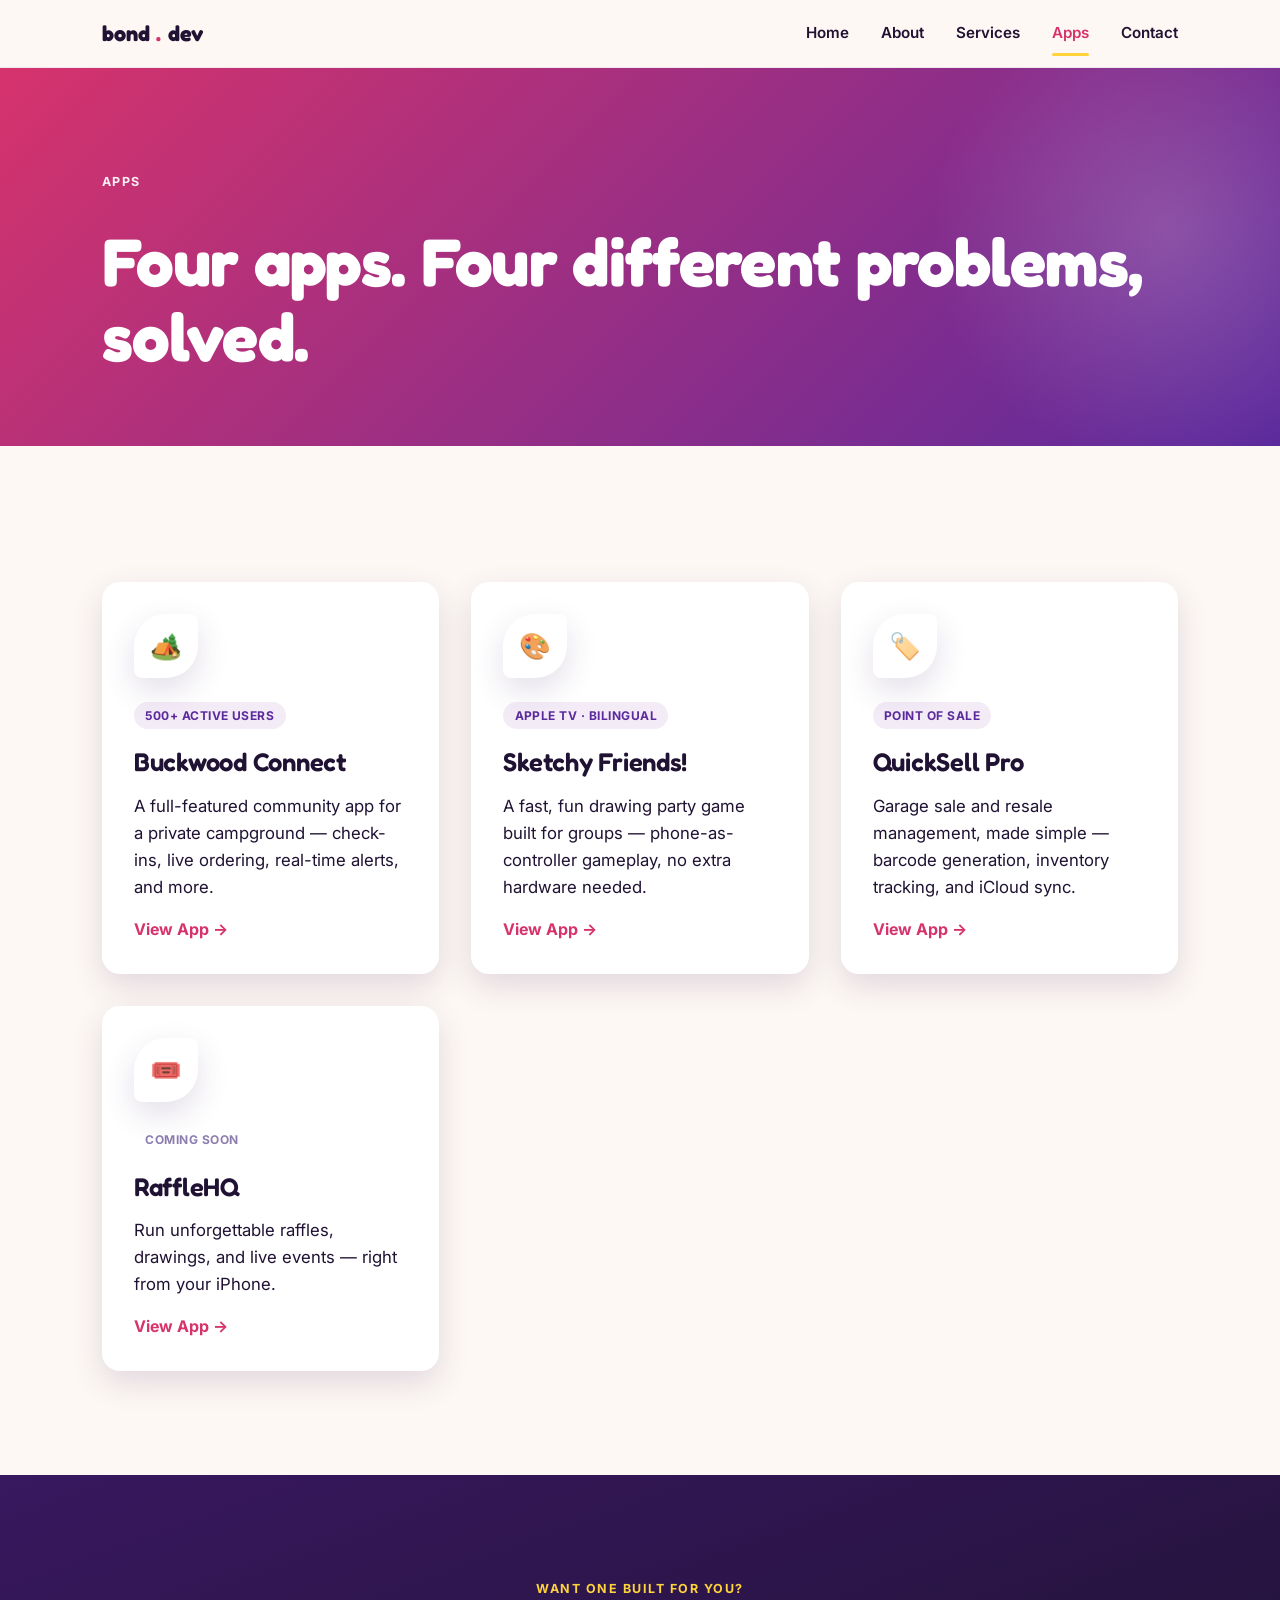
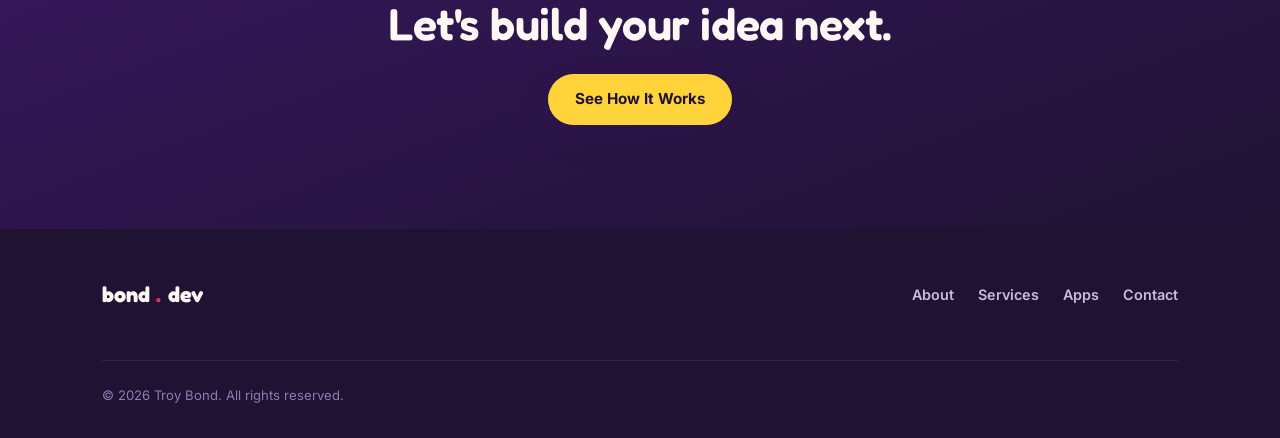
==== apps.html @ 308cfa20 "Initial Site Upload" ====
<!DOCTYPE html>
<html lang="en">
<head>
<meta charset="UTF-8">
<meta name="viewport" content="width=device-width, initial-scale=1.0">
<title>Apps — Bond.dev</title>
<meta name="description" content="Buckwood Connect, Sketchy Friends!, QuickSell Pro, and RaffleHQ — apps built by Troy Bond.">
<link rel="stylesheet" href="css/style.css">
</head>
<body>

<nav class="site-nav">
  <div class="wrap">
    <a href="index.html" class="brand">bond<span class="dot">.</span>dev</a>
    <button class="nav-toggle" aria-label="Toggle menu">☰</button>
    <div class="nav-links">
      <a href="index.html">Home</a>
      <a href="about.html">About</a>
      <a href="services.html">Services</a>
      <a href="apps.html" class="active">Apps</a>
      <a href="contact.html">Contact</a>
    </div>
  </div>
</nav>

<header class="hero on-brand" style="padding-bottom: 3rem;">
  <div class="wrap">
    <p class="eyebrow">Apps</p>
    <h1>Four apps. Four different problems, solved.</h1>
  </div>
</header>

<section class="section">
  <div class="wrap">
    <div class="feature-grid" style="grid-template-columns: repeat(auto-fit, minmax(260px, 1fr));">

      <a href="buckwood-connect.html" class="card app-card">
        <div class="stamp stamp--app">🏕️</div>
        <span class="tag">500+ Active Users</span>
        <h3>Buckwood Connect</h3>
        <p>A full-featured community app for a private campground — check-ins, live ordering, real-time alerts, and more.</p>
        <span style="font-weight:700; color: var(--magenta);">View App →</span>
      </a>

      <a href="sketchy-friends.html" class="card app-card">
        <div class="stamp stamp--app">🎨</div>
        <span class="tag">Apple TV · Bilingual</span>
        <h3>Sketchy Friends!</h3>
        <p>A fast, fun drawing party game built for groups — phone-as-controller gameplay, no extra hardware needed.</p>
        <span style="font-weight:700; color: var(--magenta);">View App →</span>
      </a>

      <a href="quicksell-pro.html" class="card app-card">
        <div class="stamp stamp--app">🏷️</div>
        <span class="tag">Point of Sale</span>
        <h3>QuickSell Pro</h3>
        <p>Garage sale and resale management, made simple — barcode generation, inventory tracking, and iCloud sync.</p>
        <span style="font-weight:700; color: var(--magenta);">View App →</span>
      </a>

      <a href="rafflehq.html" class="card app-card">
        <div class="stamp stamp--app">🎟️</div>
        <span class="tag tag--soon">Coming Soon</span>
        <h3>RaffleHQ</h3>
        <p>Run unforgettable raffles, drawings, and live events — right from your iPhone.</p>
        <span style="font-weight:700; color: var(--magenta);">View App →</span>
      </a>

    </div>
  </div>
</section>

<section class="section on-dark">
  <div class="wrap center">
    <p class="eyebrow">Want One Built For You?</p>
    <h2 class="mb-3">Let's build your idea next.</h2>
    <a href="services.html" class="btn btn--accent">See How It Works</a>
  </div>
</section>

<footer class="site-footer">
  <div class="wrap">
    <a href="index.html" class="brand">bond<span class="dot">.</span>dev</a>
    <div class="footer-links">
      <a href="about.html">About</a>
      <a href="services.html">Services</a>
      <a href="apps.html">Apps</a>
      <a href="contact.html">Contact</a>
    </div>
    <p class="footer-fine">© 2026 Troy Bond. All rights reserved.</p>
  </div>
</footer>

<script src="js/main.js"></script>
</body>
</html>
---- css/style.css ----
/* ==========================================================================
   BOND.DEV — Design System
   Bold & Colorful · Magenta-Purple gradient · Yellow accent · Rounded type
   ========================================================================== */

@import url('https://fonts.googleapis.com/css2?family=Fredoka:wght@400;500;600;700&family=Inter:wght@400;500;600;700;800&display=swap');

:root {
  /* Color tokens */
  --magenta: #d6336c;
  --magenta-soft: #f06595;
  --purple: #5b2a9d;
  --purple-deep: #38185f;
  --ink: #1f1233;
  --ink-soft: #c9bce0;
  --ink-faint: #8d7eb0;
  --yellow: #ffd43b;
  --yellow-deep: #f5b800;
  --cream: #fdf8f4;
  --cream-dim: #f3ecf7;
  --white: #ffffff;

  /* Gradients */
  --grad-primary: linear-gradient(135deg, var(--magenta) 0%, var(--purple) 100%);
  --grad-primary-soft: linear-gradient(135deg, var(--magenta-soft) 0%, var(--purple) 100%);
  --grad-deep: linear-gradient(160deg, var(--purple-deep) 0%, var(--ink) 100%);

  /* Type */
  --font-display: 'Fredoka', sans-serif;
  --font-body: 'Inter', sans-serif;

  /* Spacing scale */
  --sp-1: 0.5rem;
  --sp-2: 1rem;
  --sp-3: 1.5rem;
  --sp-4: 2rem;
  --sp-5: 3rem;
  --sp-6: 4.5rem;
  --sp-7: 6.5rem;

  /* Shape */
  --radius-sm: 10px;
  --radius-md: 18px;
  --radius-lg: 28px;
  --radius-stamp: 32px 8px 32px 8px;

  /* Shadow */
  --shadow-card: 0 12px 32px rgba(56, 24, 95, 0.14);
  --shadow-lift: 0 18px 44px rgba(56, 24, 95, 0.22);
}

/* ---------- Reset ---------- */
* { margin: 0; padding: 0; box-sizing: border-box; }

html {
  scroll-behavior: smooth;
}

body {
  font-family: var(--font-body);
  background: var(--cream);
  color: var(--ink);
  line-height: 1.6;
  -webkit-font-smoothing: antialiased;
  overflow-x: hidden;
}

img { max-width: 100%; display: block; }
a { color: inherit; text-decoration: none; }
ul { list-style: none; }
button { font-family: inherit; cursor: pointer; border: none; background: none; }

@media (prefers-reduced-motion: reduce) {
  *, *::before, *::after {
    animation-duration: 0.001ms !important;
    animation-iteration-count: 1 !important;
    transition-duration: 0.001ms !important;
    scroll-behavior: auto !important;
  }
}

:focus-visible {
  outline: 3px solid var(--yellow);
  outline-offset: 3px;
  border-radius: 4px;
}

/* ---------- Typography ---------- */
h1, h2, h3, h4 {
  font-family: var(--font-display);
  font-weight: 600;
  line-height: 1.12;
  letter-spacing: -0.01em;
}

h1 { font-size: clamp(2.4rem, 5.5vw, 4.2rem); font-weight: 700; }
h2 { font-size: clamp(1.9rem, 3.6vw, 2.8rem); }
h3 { font-size: clamp(1.3rem, 2.2vw, 1.6rem); }
h4 { font-size: 1.1rem; font-weight: 600; }

p { font-size: 1.05rem; color: var(--ink); }
.lede { font-size: 1.2rem; color: var(--ink); opacity: 0.85; }

.eyebrow {
  font-family: var(--font-body);
  font-weight: 700;
  font-size: 0.78rem;
  letter-spacing: 0.12em;
  text-transform: uppercase;
  color: var(--magenta);
}

.on-dark .eyebrow { color: var(--yellow); }

/* ---------- Layout helpers ---------- */
.wrap {
  max-width: 1140px;
  margin: 0 auto;
  padding: 0 var(--sp-4);
}

.section {
  padding: var(--sp-7) 0;
}

.section--tight { padding: var(--sp-5) 0; }

.on-dark {
  background: var(--grad-deep);
  color: var(--cream);
}

.on-dark h1, .on-dark h2, .on-dark h3, .on-dark h4 { color: var(--cream); }
.on-dark p { color: var(--ink-soft); }

.on-brand {
  background: var(--grad-primary);
  color: var(--white);
}
.on-brand h1, .on-brand h2, .on-brand h3 { color: var(--white); }
.on-brand p { color: rgba(255,255,255,0.92); }

/* ---------- Buttons ---------- */
.btn {
  display: inline-flex;
  align-items: center;
  gap: 0.5rem;
  font-family: var(--font-body);
  font-weight: 700;
  font-size: 0.95rem;
  padding: 0.85rem 1.7rem;
  border-radius: 999px;
  transition: transform 0.18s ease, box-shadow 0.18s ease;
}

.btn:hover { transform: translateY(-2px); }
.btn:active { transform: translateY(0); }

.btn--primary {
  background: var(--ink);
  color: var(--yellow);
  box-shadow: var(--shadow-card);
}
.btn--primary:hover { box-shadow: var(--shadow-lift); }

.btn--accent {
  background: var(--yellow);
  color: var(--ink);
  box-shadow: var(--shadow-card);
}
.btn--accent:hover { box-shadow: var(--shadow-lift); }

.btn--ghost {
  background: transparent;
  color: var(--ink);
  border: 2px solid var(--ink);
}
.on-dark .btn--ghost, .on-brand .btn--ghost {
  color: var(--cream);
  border-color: rgba(255,255,255,0.5);
}

.btn--pending {
  background: rgba(255,255,255,0.15);
  color: var(--cream);
  border: 2px dashed rgba(255,255,255,0.5);
  cursor: default;
}
.btn--pending:hover { transform: none; }

/* ---------- Nav ---------- */
.site-nav {
  position: sticky;
  top: 0;
  z-index: 100;
  background: rgba(253, 248, 244, 0.92);
  backdrop-filter: blur(10px);
  border-bottom: 1px solid rgba(91, 42, 157, 0.08);
}

.site-nav .wrap {
  display: flex;
  align-items: center;
  justify-content: space-between;
  padding-top: var(--sp-2);
  padding-bottom: var(--sp-2);
}

.brand {
  font-family: var(--font-display);
  font-size: 1.35rem;
  font-weight: 700;
  color: var(--ink);
  display: flex;
  align-items: center;
  gap: 0.4rem;
}

.brand .dot { color: var(--magenta); }

.nav-links {
  display: flex;
  gap: var(--sp-4);
  font-weight: 600;
  font-size: 0.95rem;
}

.nav-links a {
  position: relative;
  padding: 0.3rem 0;
  transition: color 0.15s ease;
}

.nav-links a:hover { color: var(--magenta); }

.nav-links a.active { color: var(--magenta); }
.nav-links a.active::after {
  content: '';
  position: absolute;
  left: 0; right: 0; bottom: -6px;
  height: 3px;
  background: var(--yellow);
  border-radius: 3px;
}

.nav-toggle {
  display: none;
  font-size: 1.6rem;
  color: var(--ink);
}

@media (max-width: 760px) {
  .nav-links {
    position: fixed;
    top: 64px;
    left: 0; right: 0;
    background: var(--cream);
    flex-direction: column;
    gap: 0;
    padding: var(--sp-2) var(--sp-4) var(--sp-4);
    transform: translateY(-110%);
    transition: transform 0.25s ease;
    box-shadow: var(--shadow-card);
  }
  .nav-links.open { transform: translateY(0); }
  .nav-links a { padding: 0.8rem 0; border-bottom: 1px solid rgba(91,42,157,0.08); }
  .nav-toggle { display: block; }
}

/* ---------- Footer ---------- */
.site-footer {
  background: var(--ink);
  color: var(--ink-soft);
  padding: var(--sp-5) 0 var(--sp-4);
}

.site-footer .wrap {
  display: flex;
  flex-wrap: wrap;
  justify-content: space-between;
  align-items: center;
  gap: var(--sp-3);
}

.site-footer .brand { color: var(--cream); }
.site-footer a:hover { color: var(--yellow); }

.footer-links {
  display: flex;
  gap: var(--sp-3);
  font-size: 0.9rem;
  font-weight: 600;
}

.footer-fine {
  width: 100%;
  font-size: 0.82rem;
  color: var(--ink-faint);
  margin-top: var(--sp-3);
  padding-top: var(--sp-3);
  border-top: 1px solid rgba(255,255,255,0.08);
}

/* ---------- Stamp (signature element) ---------- */
/* A rounded "sticker" shape used as the recurring visual signature —
   nods to laptop/water-bottle sticker culture, fitting an indie creative-dev brand */
.stamp {
  display: inline-flex;
  align-items: center;
  justify-content: center;
  border-radius: var(--radius-stamp);
  font-family: var(--font-display);
  font-weight: 600;
  text-align: center;
  position: relative;
}

.stamp--app {
  width: 64px;
  height: 64px;
  font-size: 1.6rem;
  background: var(--white);
  box-shadow: var(--shadow-card);
  color: var(--ink);
  flex-shrink: 0;
}

/* ---------- Cards ---------- */
.card {
  background: var(--white);
  border-radius: var(--radius-md);
  padding: var(--sp-4);
  box-shadow: var(--shadow-card);
  transition: transform 0.2s ease, box-shadow 0.2s ease;
}

.card:hover { transform: translateY(-4px); box-shadow: var(--shadow-lift); }

.app-card {
  display: flex;
  flex-direction: column;
  gap: var(--sp-2);
  text-decoration: none;
}

.app-card .stamp--app { margin-bottom: var(--sp-1); }

.app-card h3 { margin-top: 0.2rem; }

.app-card .tag {
  display: inline-block;
  font-size: 0.75rem;
  font-weight: 700;
  letter-spacing: 0.04em;
  text-transform: uppercase;
  padding: 0.25rem 0.7rem;
  border-radius: 999px;
  background: var(--cream-dim);
  color: var(--purple);
  width: fit-content;
}

.app-card .tag--soon {
  background: rgba(255,255,255,0.15);
  color: var(--ink-faint);
}

/* ---------- Hero ---------- */
.hero {
  padding: var(--sp-7) 0 var(--sp-6);
  position: relative;
  overflow: hidden;
}

.hero::before {
  content: '';
  position: absolute;
  top: -20%; right: -10%;
  width: 480px; height: 480px;
  background: radial-gradient(circle, rgba(255,255,255,0.18) 0%, transparent 70%);
  border-radius: 50%;
  pointer-events: none;
}

.hero .wrap {
  display: grid;
  gap: var(--sp-4);
}

.hero h1 { margin-bottom: var(--sp-3); }
.hero .lede { margin-bottom: var(--sp-4); max-width: 540px; }
.hero-actions { display: flex; gap: var(--sp-2); flex-wrap: wrap; }

/* ---------- Feature blocks ---------- */
.feature-grid {
  display: grid;
  grid-template-columns: repeat(auto-fit, minmax(240px, 1fr));
  gap: var(--sp-4);
  margin-top: var(--sp-4);
}

.feature {
  display: flex;
  flex-direction: column;
  gap: 0.4rem;
}

.feature h4 { color: var(--yellow); }
.on-dark .feature h4, .on-brand .feature h4 { color: var(--yellow); }
body:not(.on-dark) .feature h4 { color: var(--purple); }

.feature p { font-size: 0.97rem; }

/* ---------- Process steps ---------- */
.process-list {
  display: flex;
  flex-direction: column;
  gap: var(--sp-3);
  margin-top: var(--sp-4);
}

.process-step {
  display: flex;
  gap: var(--sp-3);
  align-items: flex-start;
}

.process-num {
  flex-shrink: 0;
  width: 48px; height: 48px;
  border-radius: var(--radius-stamp);
  background: var(--grad-primary);
  color: var(--white);
  display: flex;
  align-items: center;
  justify-content: center;
  font-family: var(--font-display);
  font-weight: 700;
  font-size: 1.1rem;
}

.process-step h4 { margin-bottom: 0.2rem; }

/* ---------- Stat callout ---------- */
.stat-callout {
  display: inline-flex;
  align-items: center;
  gap: var(--sp-2);
  background: rgba(255,255,255,0.14);
  border: 1px solid rgba(255,255,255,0.25);
  border-radius: var(--radius-md);
  padding: var(--sp-2) var(--sp-3);
  font-weight: 700;
  margin-top: var(--sp-2);
}

.stat-callout .num {
  font-family: var(--font-display);
  font-size: 1.6rem;
  color: var(--yellow);
}

/* ---------- Screenshot placeholder ---------- */
.shot-row {
  display: grid;
  grid-template-columns: repeat(auto-fit, minmax(160px, 1fr));
  gap: var(--sp-3);
  margin: var(--sp-5) 0;
}

.shot-placeholder {
  aspect-ratio: 9/19.5;
  border-radius: var(--radius-lg);
  background: linear-gradient(160deg, rgba(255,255,255,0.16), rgba(255,255,255,0.04));
  border: 2px dashed rgba(255,255,255,0.35);
  display: flex;
  align-items: center;
  justify-content: center;
  text-align: center;
  font-size: 0.82rem;
  color: var(--ink-soft);
  padding: var(--sp-2);
}

body:not(.on-dark-page) .shot-placeholder {
  border-color: rgba(91,42,157,0.3);
  background: var(--cream-dim);
  color: var(--ink-faint);
}

/* ---------- Forms ---------- */
.form-field {
  display: flex;
  flex-direction: column;
  gap: 0.4rem;
  margin-bottom: var(--sp-3);
}

.form-field label {
  font-weight: 700;
  font-size: 0.9rem;
}

.form-field input,
.form-field textarea {
  font-family: var(--font-body);
  font-size: 1rem;
  padding: 0.85rem 1rem;
  border-radius: var(--radius-sm);
  border: 2px solid var(--cream-dim);
  background: var(--white);
  color: var(--ink);
  transition: border-color 0.15s ease;
}

.form-field input:focus,
.form-field textarea:focus {
  border-color: var(--magenta);
  outline: none;
}

.form-field textarea { resize: vertical; min-height: 140px; }

.form-note {
  font-size: 0.85rem;
  color: var(--ink-faint);
  margin-top: var(--sp-2);
}

.form-success {
  display: none;
  background: var(--cream-dim);
  border-radius: var(--radius-md);
  padding: var(--sp-3);
  font-weight: 600;
  color: var(--purple);
}

.form-success.show { display: block; }

/* ---------- Two column layout ---------- */
.split {
  display: grid;
  grid-template-columns: 1fr 1fr;
  gap: var(--sp-5);
  align-items: center;
}

@media (max-width: 760px) {
  .split { grid-template-columns: 1fr; }
}

/* ---------- App page header ---------- */
.app-header {
  display: flex;
  align-items: center;
  gap: var(--sp-3);
  margin-bottom: var(--sp-2);
}

.app-header .stamp--app { width: 80px; height: 80px; font-size: 2rem; }

.pending-badge {
  display: inline-flex;
  align-items: center;
  gap: 0.4rem;
  background: rgba(255,255,255,0.15);
  border: 1px dashed rgba(255,255,255,0.5);
  border-radius: 999px;
  padding: 0.5rem 1.1rem;
  font-size: 0.85rem;
  font-weight: 700;
  color: var(--cream);
}

.pending-badge::before {
  content: '';
  width: 8px; height: 8px;
  border-radius: 50%;
  background: var(--yellow);
}

/* ---------- Generic utility ---------- */
.center { text-align: center; }
.mt-1 { margin-top: var(--sp-1); }
.mt-2 { margin-top: var(--sp-2); }
.mt-3 { margin-top: var(--sp-3); }
.mt-4 { margin-top: var(--sp-4); }
.mb-2 { margin-bottom: var(--sp-2); }
.mb-3 { margin-bottom: var(--sp-3); }
.mb-4 { margin-bottom: var(--sp-4); }
.max-w-text { max-width: 680px; }
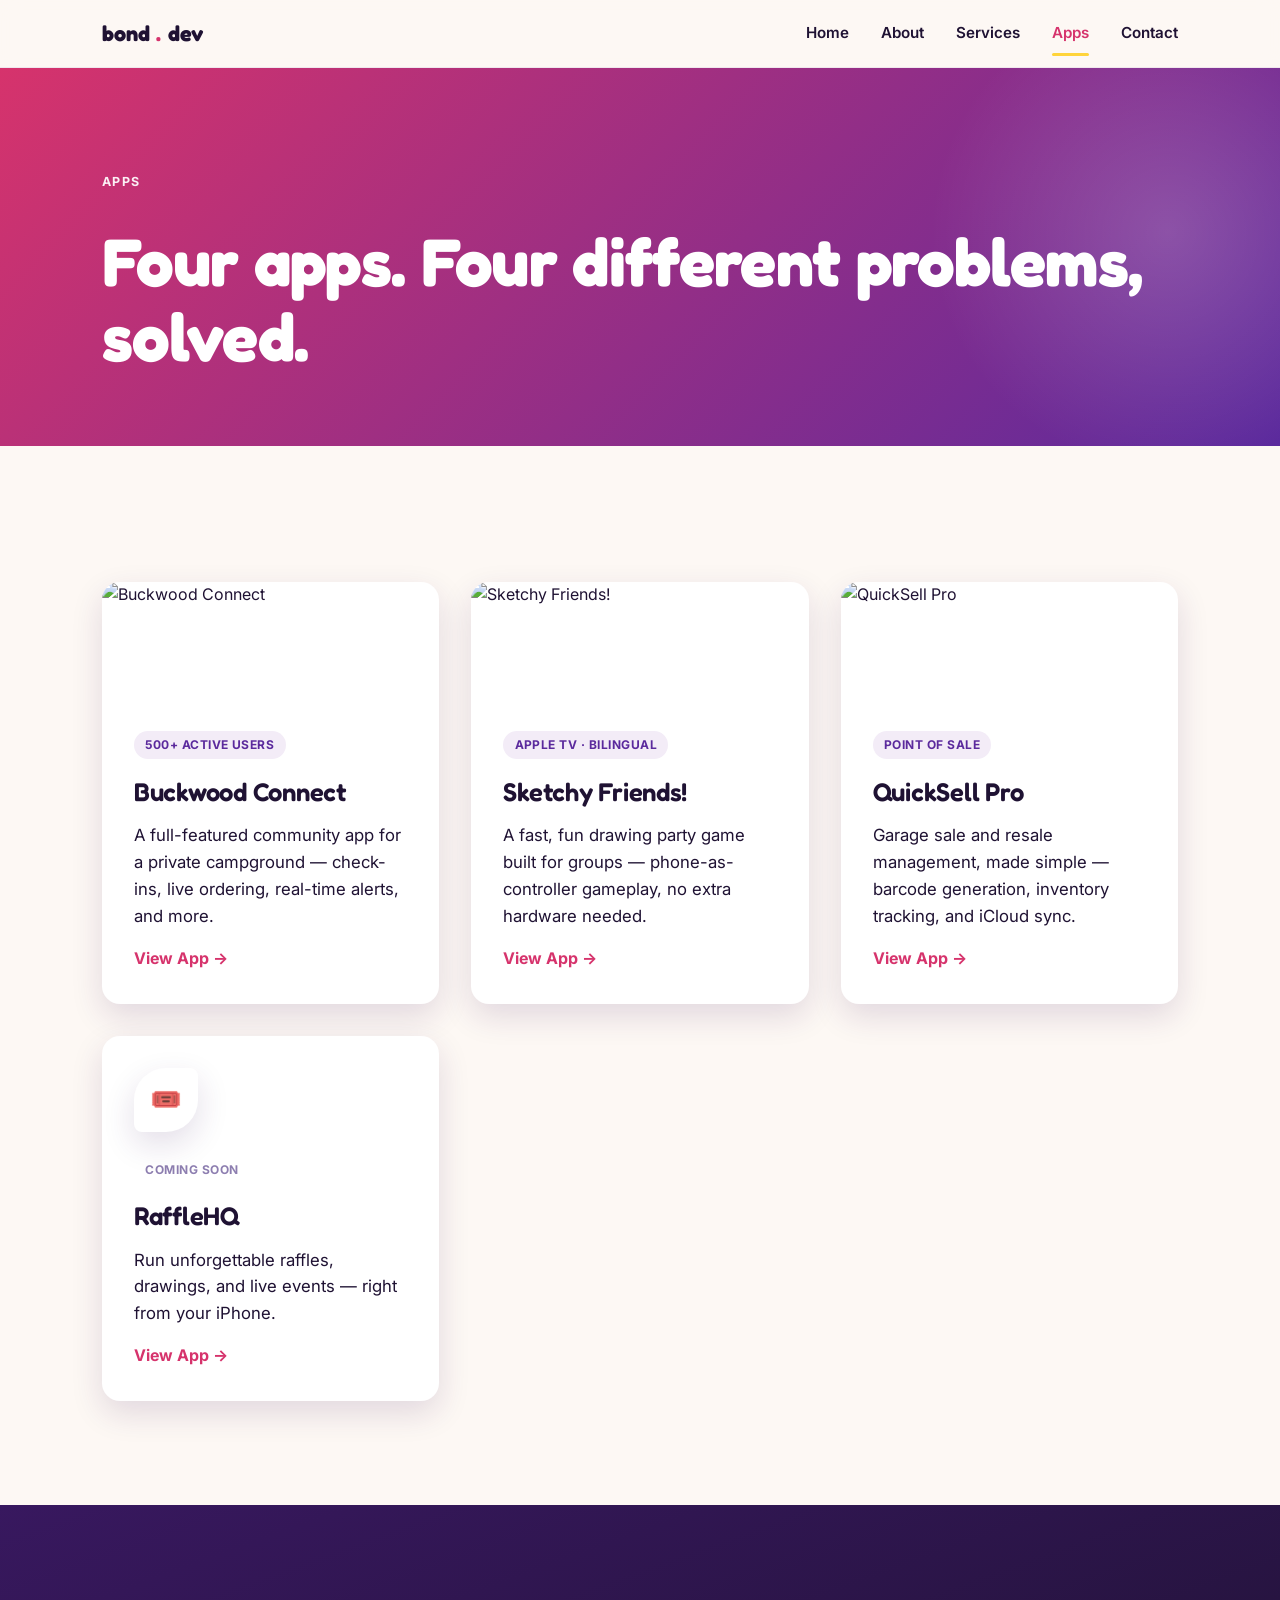
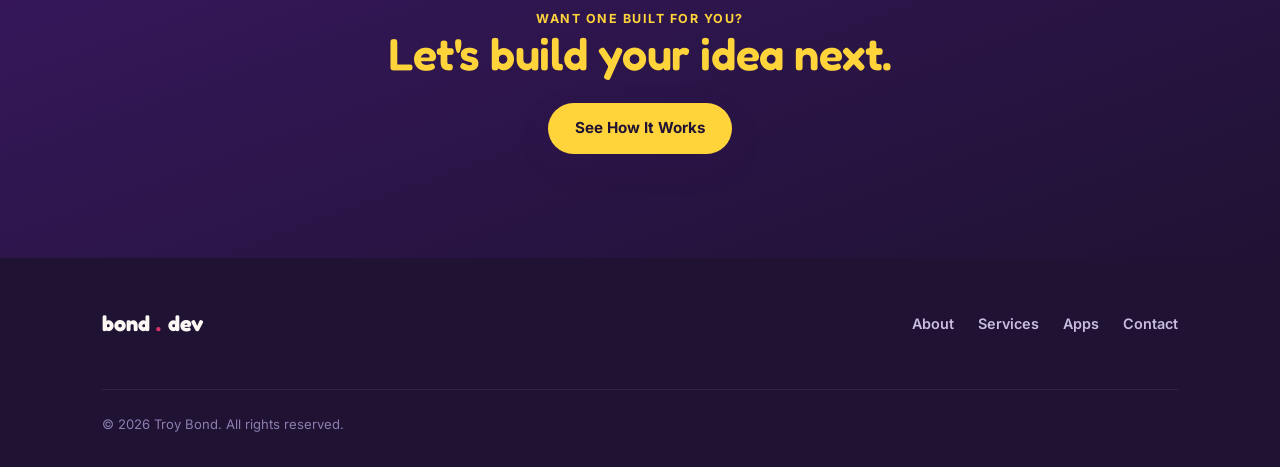
==== commit 0d332a22: "Update apps.html" ====
--- a/apps.html
+++ b/apps.html
@@ -35,7 +35,7 @@
     <div class="feature-grid" style="grid-template-columns: repeat(auto-fit, minmax(260px, 1fr));">
 
       <a href="buckwood-connect.html" class="card app-card">
-        <div class="stamp stamp--app">🏕️</div>
+        <img class="app-card-img" src="images/bc-banner.png" alt="Buckwood Connect">
         <span class="tag">500+ Active Users</span>
         <h3>Buckwood Connect</h3>
         <p>A full-featured community app for a private campground — check-ins, live ordering, real-time alerts, and more.</p>
@@ -43,7 +43,7 @@
       </a>
 
       <a href="sketchy-friends.html" class="card app-card">
-        <div class="stamp stamp--app">🎨</div>
+        <img class="app-card-img" src="images/sf-banner.png" alt="Sketchy Friends!">
         <span class="tag">Apple TV · Bilingual</span>
         <h3>Sketchy Friends!</h3>
         <p>A fast, fun drawing party game built for groups — phone-as-controller gameplay, no extra hardware needed.</p>
@@ -51,7 +51,7 @@
       </a>
 
       <a href="quicksell-pro.html" class="card app-card">
-        <div class="stamp stamp--app">🏷️</div>
+        <img class="app-card-img" src="images/qsp-banner.png" alt="QuickSell Pro">
         <span class="tag">Point of Sale</span>
         <h3>QuickSell Pro</h3>
         <p>Garage sale and resale management, made simple — barcode generation, inventory tracking, and iCloud sync.</p>
--- a/css/style.css
+++ b/css/style.css
@@ -130,7 +130,9 @@
   color: var(--cream);
 }
 
-.on-dark h1, .on-dark h2, .on-dark h3, .on-dark h4 { color: var(--cream); }
+.on-dark h1 { color: var(--cream); }
+.on-dark h2, .on-dark h3 { color: var(--yellow); }
+.on-dark h4 { color: var(--cream); }
 .on-dark p { color: var(--ink-soft); }
 
 .on-brand {
@@ -365,6 +367,15 @@
   color: var(--ink-faint);
 }
 
+.app-card-img {
+  width: calc(100% + 2 * var(--sp-4));
+  margin: calc(-1 * var(--sp-4)) calc(-1 * var(--sp-4)) var(--sp-3);
+  border-radius: var(--radius-md) var(--radius-md) 0 0;
+  display: block;
+  aspect-ratio: 5/2;
+  object-fit: cover;
+}
+
 /* ---------- Hero ---------- */
 .hero {
   padding: var(--sp-7) 0 var(--sp-6);
@@ -486,6 +497,29 @@
   border-color: rgba(91,42,157,0.3);
   background: var(--cream-dim);
   color: var(--ink-faint);
+}
+
+/* Real screenshots */
+.shot-img {
+  width: 100%;
+  border-radius: var(--radius-lg);
+  display: block;
+  box-shadow: var(--shadow-lift);
+}
+
+/* Landscape screenshots (Apple TV) */
+.shot-row--landscape {
+  grid-template-columns: repeat(auto-fit, minmax(280px, 1fr));
+}
+
+/* App banner image (hero area) */
+.app-banner-img {
+  width: 100%;
+  max-width: 820px;
+  border-radius: var(--radius-lg);
+  display: block;
+  margin: var(--sp-4) auto 0;
+  box-shadow: var(--shadow-lift);
 }
 
 /* ---------- Forms ---------- */
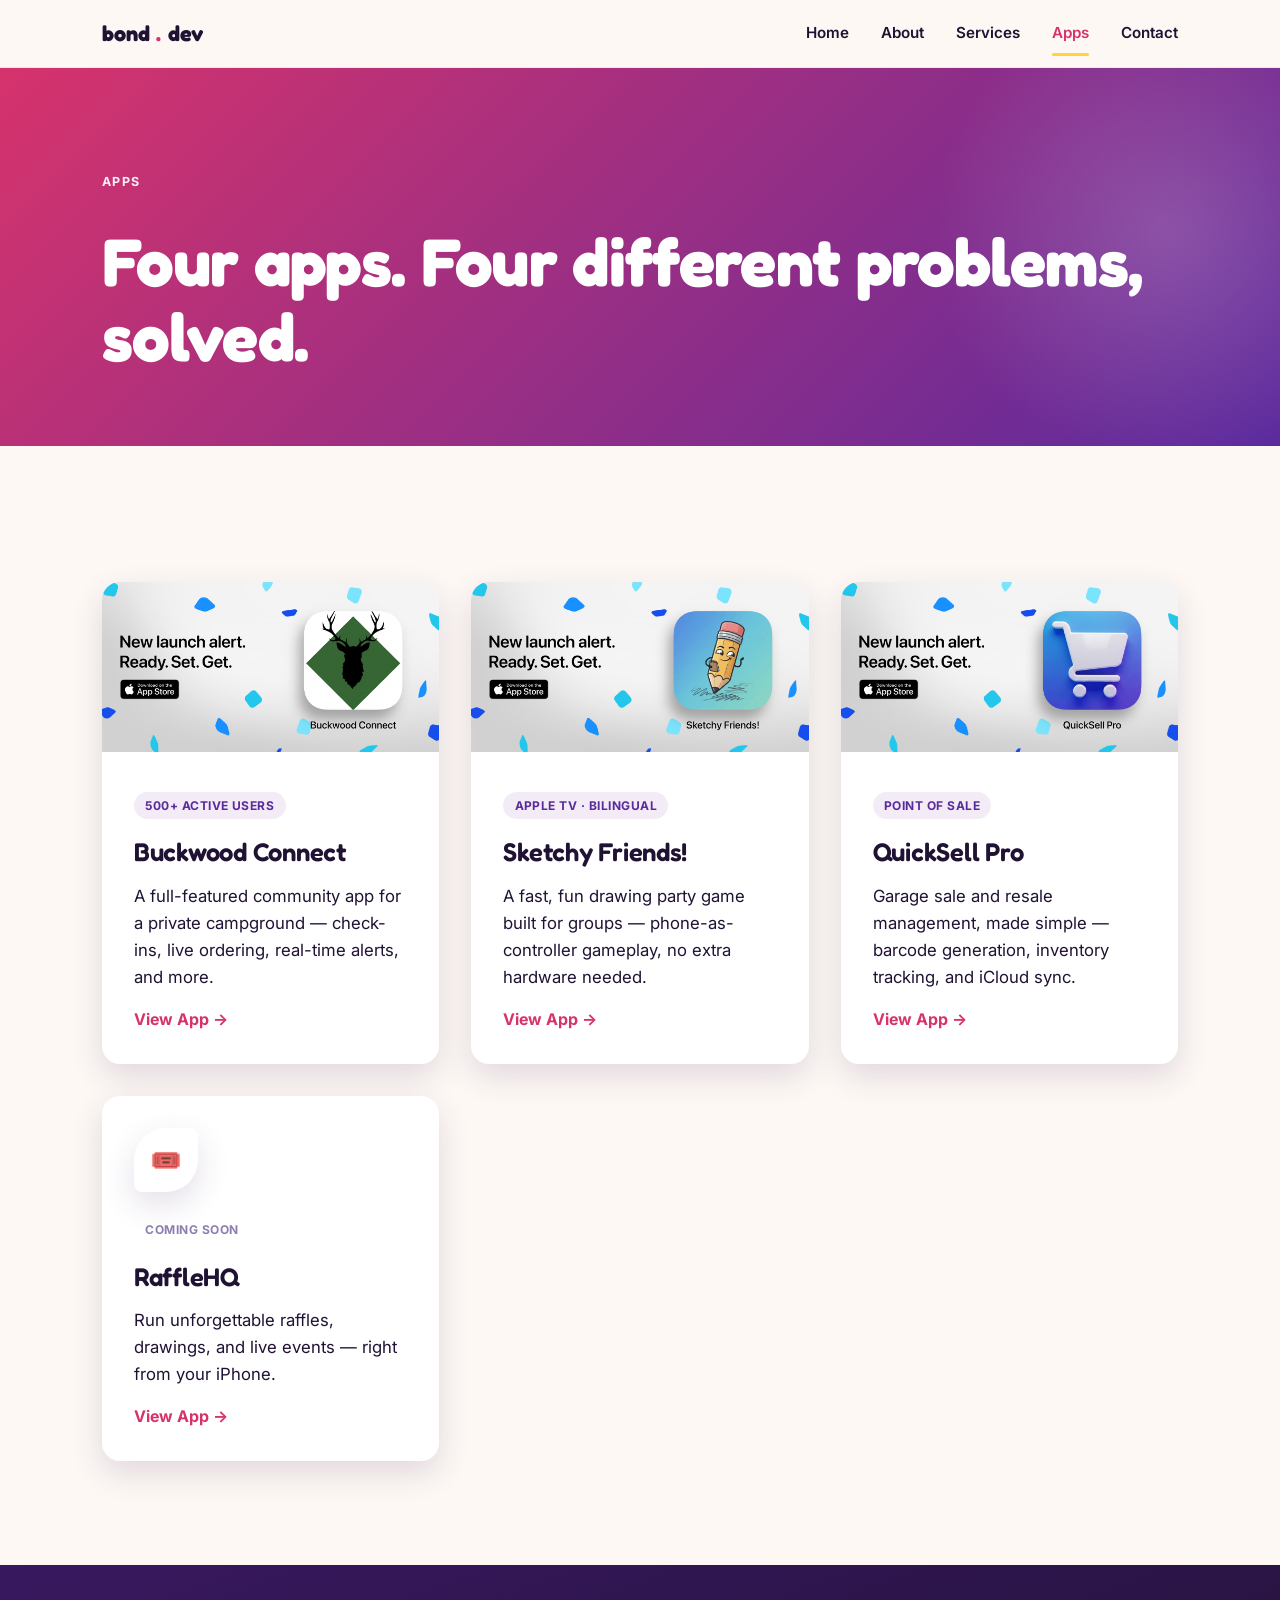
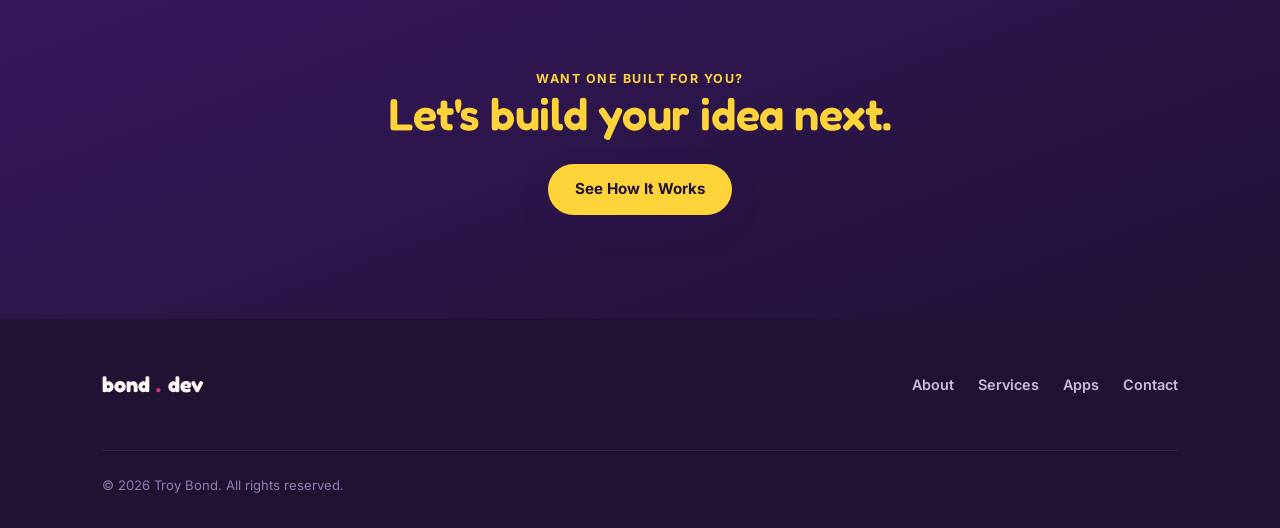
==== commit c9b65241: "Update apps.html" ====
--- a/apps.html
+++ b/apps.html
@@ -35,7 +35,7 @@
     <div class="feature-grid" style="grid-template-columns: repeat(auto-fit, minmax(260px, 1fr));">
 
       <a href="buckwood-connect.html" class="card app-card">
-        <img class="app-card-img" src="images/bc-banner.png" alt="Buckwood Connect">
+        <div class="app-card-img-wrap"><img class="app-card-img" src="images/bc-banner.png" alt="Buckwood Connect"></div>
         <span class="tag">500+ Active Users</span>
         <h3>Buckwood Connect</h3>
         <p>A full-featured community app for a private campground — check-ins, live ordering, real-time alerts, and more.</p>
@@ -43,7 +43,7 @@
       </a>
 
       <a href="sketchy-friends.html" class="card app-card">
-        <img class="app-card-img" src="images/sf-banner.png" alt="Sketchy Friends!">
+        <div class="app-card-img-wrap"><img class="app-card-img" src="images/sf-banner.png" alt="Sketchy Friends!"></div>
         <span class="tag">Apple TV · Bilingual</span>
         <h3>Sketchy Friends!</h3>
         <p>A fast, fun drawing party game built for groups — phone-as-controller gameplay, no extra hardware needed.</p>
@@ -51,7 +51,7 @@
       </a>
 
       <a href="quicksell-pro.html" class="card app-card">
-        <img class="app-card-img" src="images/qsp-banner.png" alt="QuickSell Pro">
+        <div class="app-card-img-wrap"><img class="app-card-img" src="images/qsp-banner.png" alt="QuickSell Pro"></div>
         <span class="tag">Point of Sale</span>
         <h3>QuickSell Pro</h3>
         <p>Garage sale and resale management, made simple — barcode generation, inventory tracking, and iCloud sync.</p>
--- a/css/style.css
+++ b/css/style.css
@@ -367,13 +367,43 @@
   color: var(--ink-faint);
 }
 
-.app-card-img {
-  width: calc(100% + 2 * var(--sp-4));
+.app-card-img-wrap {
   margin: calc(-1 * var(--sp-4)) calc(-1 * var(--sp-4)) var(--sp-3);
   border-radius: var(--radius-md) var(--radius-md) 0 0;
+  overflow: hidden;
+  height: 170px;
+}
+
+.app-card-img {
+  width: 100%;
+  height: 100%;
   display: block;
-  aspect-ratio: 5/2;
   object-fit: cover;
+  object-position: center;
+}
+
+/* ---------- Hero photo ---------- */
+.hero-split {
+  display: grid;
+  grid-template-columns: auto 1fr;
+  gap: var(--sp-5);
+  align-items: center;
+}
+
+.hero-photo {
+  width: 260px;
+  height: 260px;
+  border-radius: 50%;
+  object-fit: cover;
+  object-position: top center;
+  border: 4px solid rgba(255,255,255,0.35);
+  flex-shrink: 0;
+  box-shadow: var(--shadow-lift);
+}
+
+@media (max-width: 680px) {
+  .hero-split { grid-template-columns: 1fr; }
+  .hero-photo { width: 150px; height: 150px; margin: 0 auto; }
 }
 
 /* ---------- Hero ---------- */
@@ -416,9 +446,8 @@
   gap: 0.4rem;
 }
 
-.feature h4 { color: var(--yellow); }
+.feature h4 { color: var(--purple); }
 .on-dark .feature h4, .on-brand .feature h4 { color: var(--yellow); }
-body:not(.on-dark) .feature h4 { color: var(--purple); }
 
 .feature p { font-size: 0.97rem; }
 
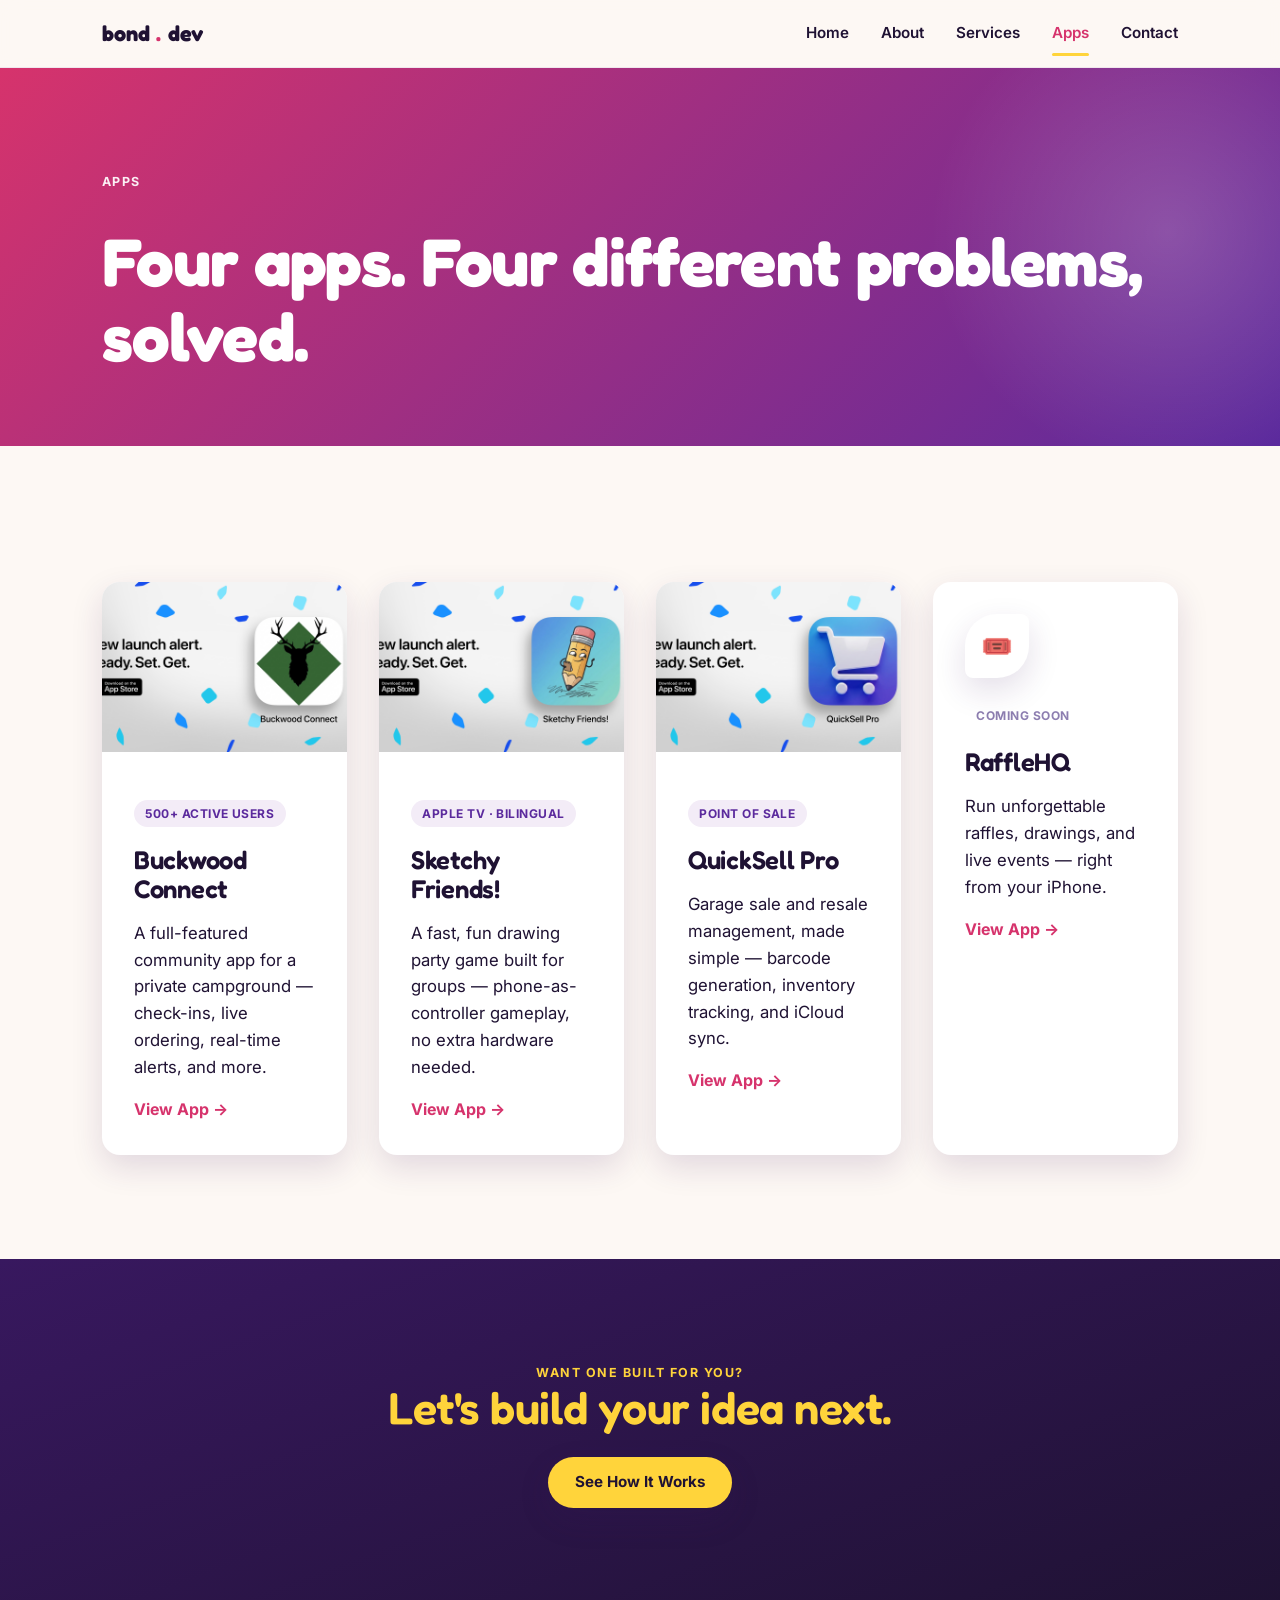
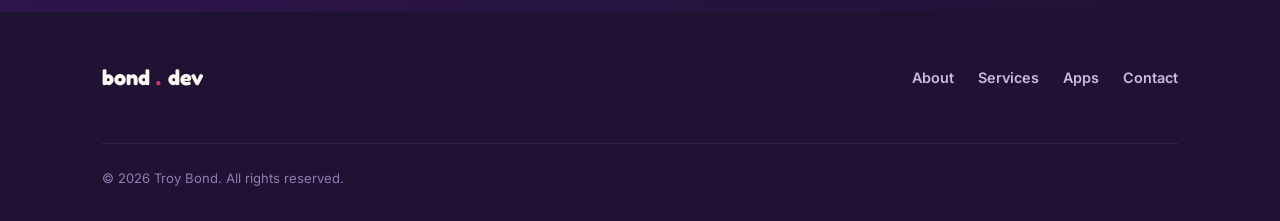
==== commit b47ccc78: "Update apps.html" ====
--- a/apps.html
+++ b/apps.html
@@ -32,30 +32,36 @@
 
 <section class="section">
   <div class="wrap">
-    <div class="feature-grid" style="grid-template-columns: repeat(auto-fit, minmax(260px, 1fr));">
+    <div class="feature-grid" style="grid-template-columns: repeat(auto-fit, minmax(200px, 1fr));">
 
-      <a href="buckwood-connect.html" class="card app-card">
+      <a href="buckwood-connect.html" class="card app-card app-card--with-img">
         <div class="app-card-img-wrap"><img class="app-card-img" src="images/bc-banner.png" alt="Buckwood Connect"></div>
-        <span class="tag">500+ Active Users</span>
-        <h3>Buckwood Connect</h3>
-        <p>A full-featured community app for a private campground — check-ins, live ordering, real-time alerts, and more.</p>
-        <span style="font-weight:700; color: var(--magenta);">View App →</span>
+        <div class="app-card-body">
+          <span class="tag">500+ Active Users</span>
+          <h3>Buckwood Connect</h3>
+          <p>A full-featured community app for a private campground — check-ins, live ordering, real-time alerts, and more.</p>
+          <span style="font-weight:700; color: var(--magenta);">View App →</span>
+        </div>
       </a>
 
-      <a href="sketchy-friends.html" class="card app-card">
+      <a href="sketchy-friends.html" class="card app-card app-card--with-img">
         <div class="app-card-img-wrap"><img class="app-card-img" src="images/sf-banner.png" alt="Sketchy Friends!"></div>
-        <span class="tag">Apple TV · Bilingual</span>
-        <h3>Sketchy Friends!</h3>
-        <p>A fast, fun drawing party game built for groups — phone-as-controller gameplay, no extra hardware needed.</p>
-        <span style="font-weight:700; color: var(--magenta);">View App →</span>
+        <div class="app-card-body">
+          <span class="tag">Apple TV · Bilingual</span>
+          <h3>Sketchy Friends!</h3>
+          <p>A fast, fun drawing party game built for groups — phone-as-controller gameplay, no extra hardware needed.</p>
+          <span style="font-weight:700; color: var(--magenta);">View App →</span>
+        </div>
       </a>
 
-      <a href="quicksell-pro.html" class="card app-card">
+      <a href="quicksell-pro.html" class="card app-card app-card--with-img">
         <div class="app-card-img-wrap"><img class="app-card-img" src="images/qsp-banner.png" alt="QuickSell Pro"></div>
-        <span class="tag">Point of Sale</span>
-        <h3>QuickSell Pro</h3>
-        <p>Garage sale and resale management, made simple — barcode generation, inventory tracking, and iCloud sync.</p>
-        <span style="font-weight:700; color: var(--magenta);">View App →</span>
+        <div class="app-card-body">
+          <span class="tag">Point of Sale</span>
+          <h3>QuickSell Pro</h3>
+          <p>Garage sale and resale management, made simple — barcode generation, inventory tracking, and iCloud sync.</p>
+          <span style="font-weight:700; color: var(--magenta);">View App →</span>
+        </div>
       </a>
 
       <a href="rafflehq.html" class="card app-card">
--- a/css/style.css
+++ b/css/style.css
@@ -367,11 +367,15 @@
   color: var(--ink-faint);
 }
 
+/* Cards with banner images — zero padding on card, image fills top naturally */
+.app-card--with-img {
+  padding: 0;
+  overflow: hidden; /* clips image corners to card border-radius */
+}
+
 .app-card-img-wrap {
-  margin: calc(-1 * var(--sp-4)) calc(-1 * var(--sp-4)) var(--sp-3);
-  border-radius: var(--radius-md) var(--radius-md) 0 0;
-  overflow: hidden;
   height: 170px;
+  width: 100%;
 }
 
 .app-card-img {
@@ -382,6 +386,13 @@
   object-position: center;
 }
 
+.app-card-body {
+  padding: var(--sp-4);
+  display: flex;
+  flex-direction: column;
+  gap: var(--sp-2);
+}
+
 /* ---------- Hero photo ---------- */
 .hero-split {
   display: grid;
@@ -391,8 +402,8 @@
 }
 
 .hero-photo {
-  width: 260px;
-  height: 260px;
+  width: 320px;
+  height: 320px;
   border-radius: 50%;
   object-fit: cover;
   object-position: top center;
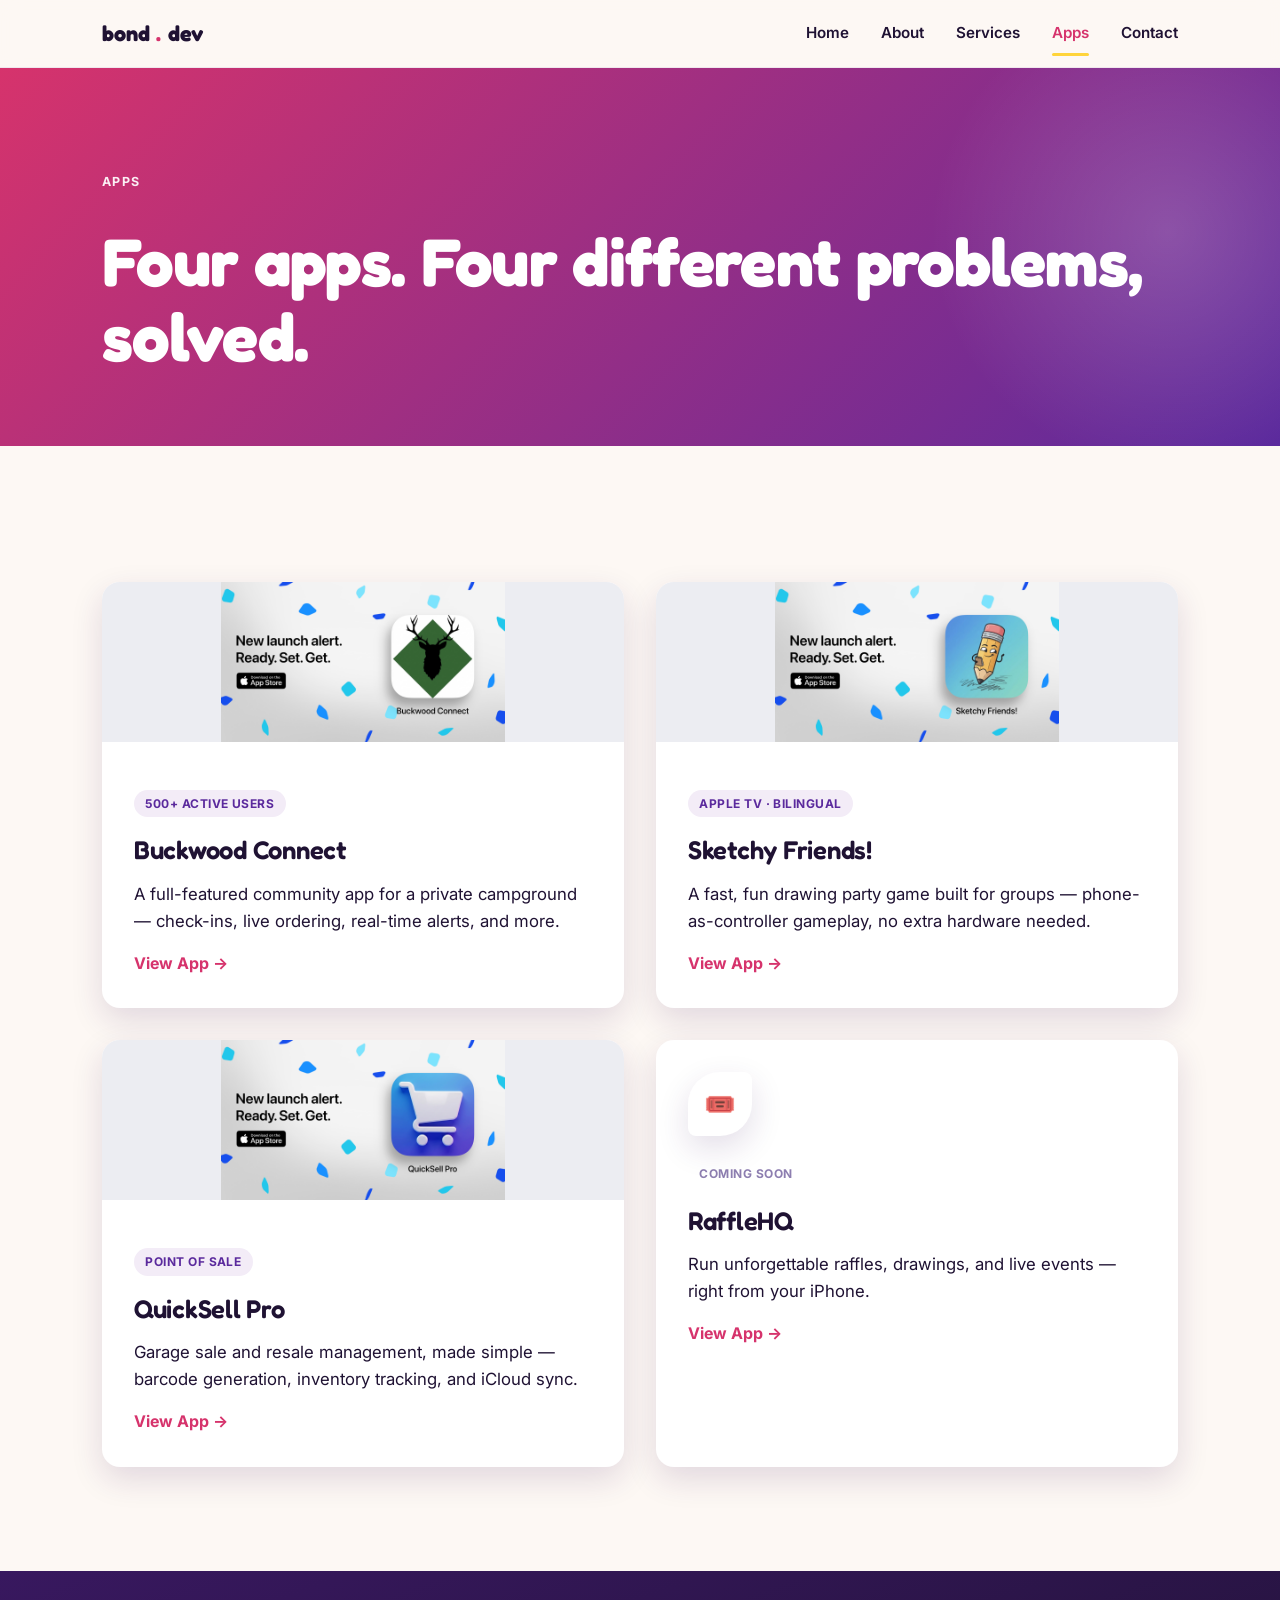
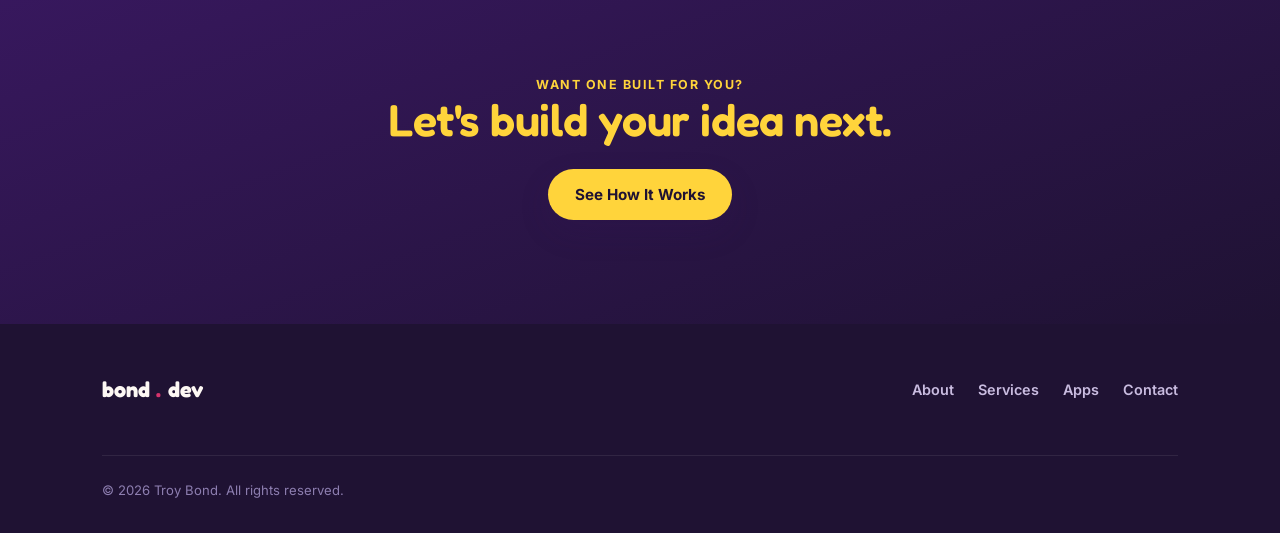
==== commit 02a60417: "Update apps.html" ====
--- a/apps.html
+++ b/apps.html
@@ -32,7 +32,7 @@
 
 <section class="section">
   <div class="wrap">
-    <div class="feature-grid" style="grid-template-columns: repeat(auto-fit, minmax(200px, 1fr));">
+    <div class="feature-grid" style="grid-template-columns: repeat(2, 1fr);">
 
       <a href="buckwood-connect.html" class="card app-card app-card--with-img">
         <div class="app-card-img-wrap"><img class="app-card-img" src="images/bc-banner.png" alt="Buckwood Connect"></div>
--- a/css/style.css
+++ b/css/style.css
@@ -374,15 +374,19 @@
 }
 
 .app-card-img-wrap {
-  height: 170px;
+  height: 160px;
   width: 100%;
+  background: #ecedf2;
+  display: flex;
+  align-items: center;
+  justify-content: center;
 }
 
 .app-card-img {
   width: 100%;
   height: 100%;
   display: block;
-  object-fit: cover;
+  object-fit: contain;
   object-position: center;
 }
 
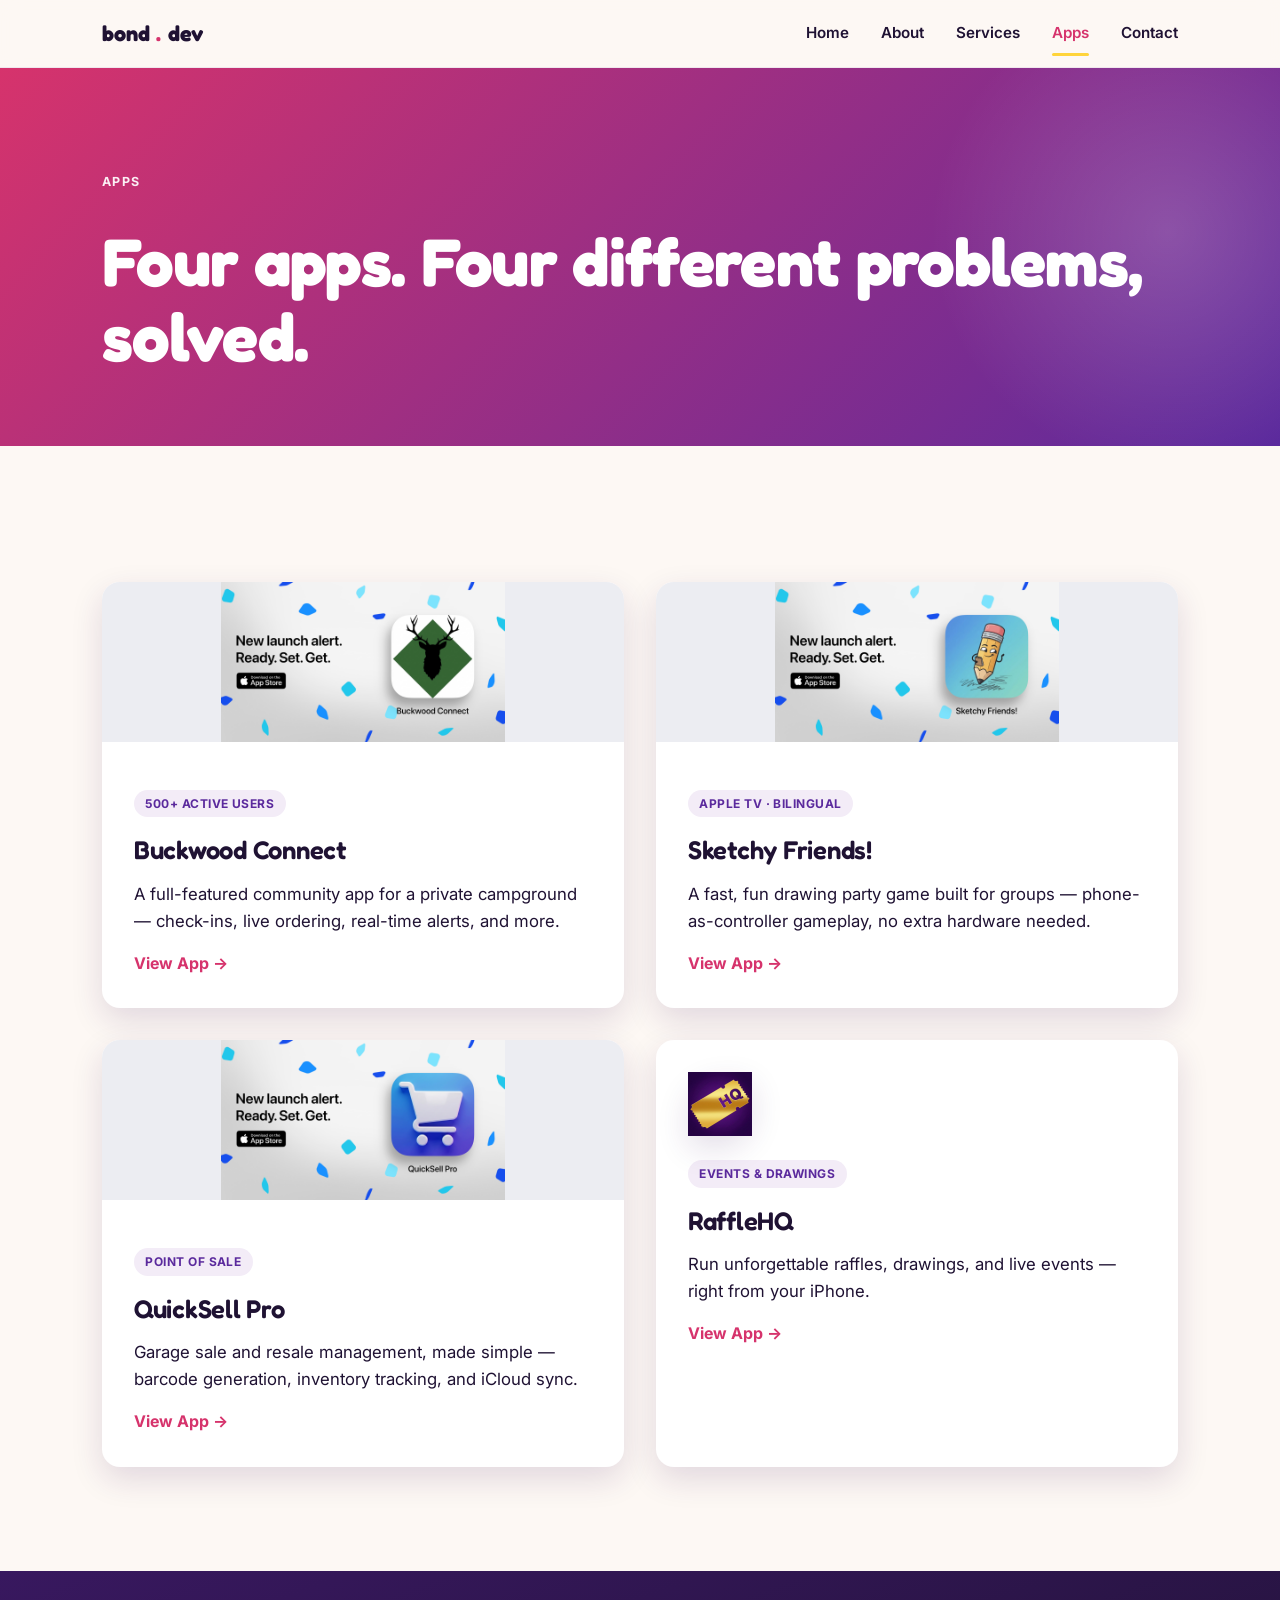
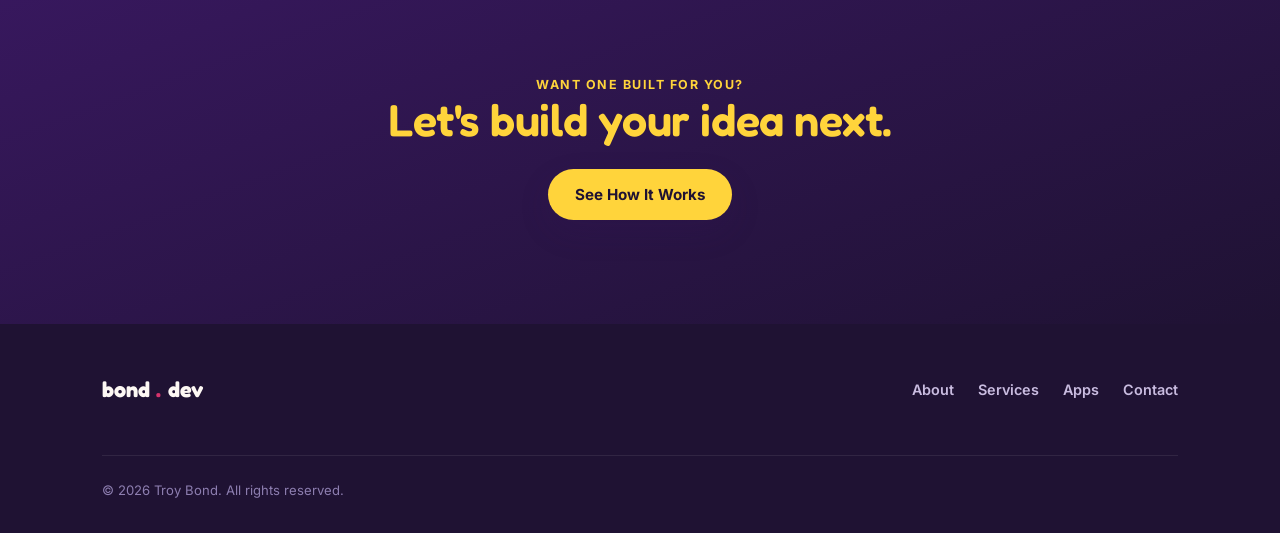
==== commit 843a9b29: "RaffleHQ live: add App Store links, remove Coming Soon" ====
--- a/apps.html
+++ b/apps.html
@@ -65,8 +65,8 @@
       </a>
 
       <a href="rafflehq.html" class="card app-card">
-        <div class="stamp stamp--app">🎟️</div>
-        <span class="tag tag--soon">Coming Soon</span>
+        <div class="stamp stamp--app"><img src="images/rhq-icon.png" alt="RaffleHQ icon"></div>
+        <span class="tag">Events &amp; Drawings</span>
         <h3>RaffleHQ</h3>
         <p>Run unforgettable raffles, drawings, and live events — right from your iPhone.</p>
         <span style="font-weight:700; color: var(--magenta);">View App →</span>
--- a/css/style.css
+++ b/css/style.css
@@ -636,7 +636,8 @@
   margin-bottom: var(--sp-2);
 }
 
-.app-header .stamp--app { width: 80px; height: 80px; font-size: 2rem; }
+.app-header .stamp--app { width: 80px; height: 80px; font-size: 2rem; overflow: hidden; padding: 0; }
+.stamp--app img { width: 100%; height: 100%; object-fit: cover; display: block; }
 
 .pending-badge {
   display: inline-flex;
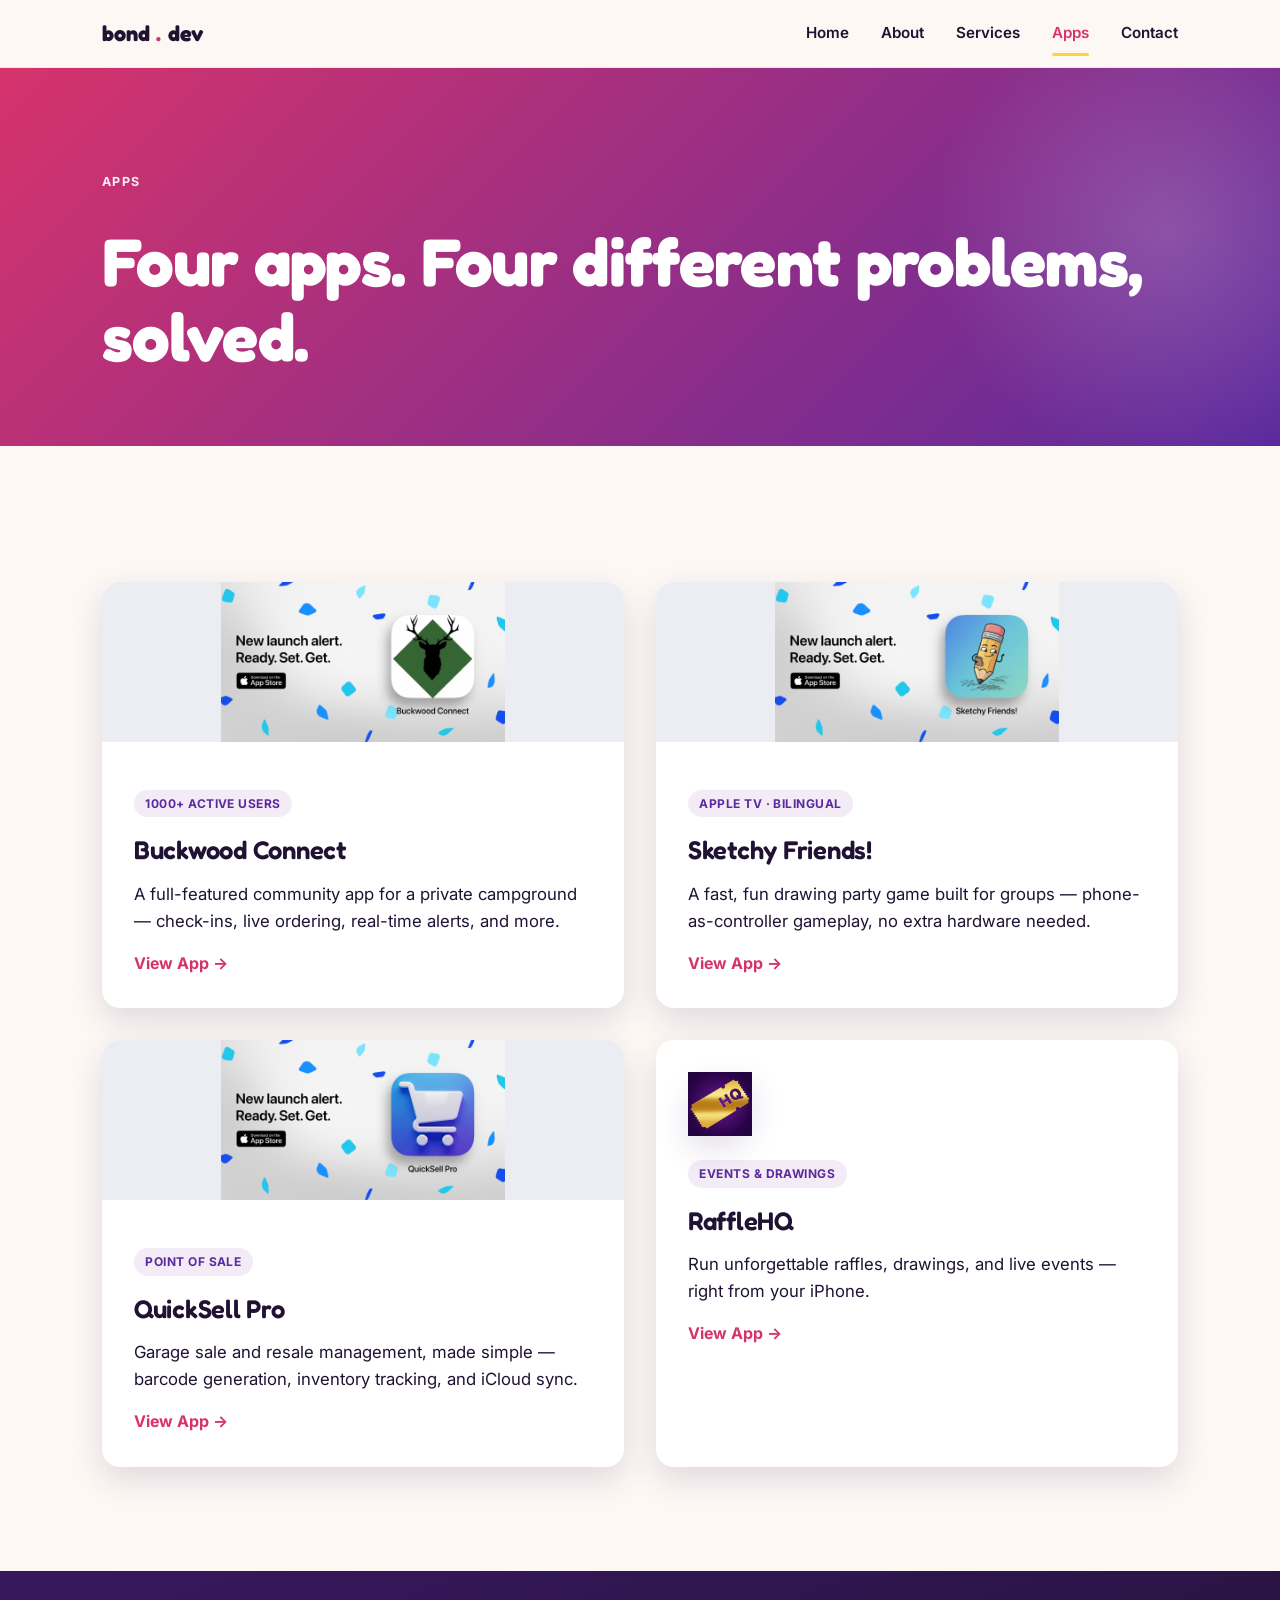
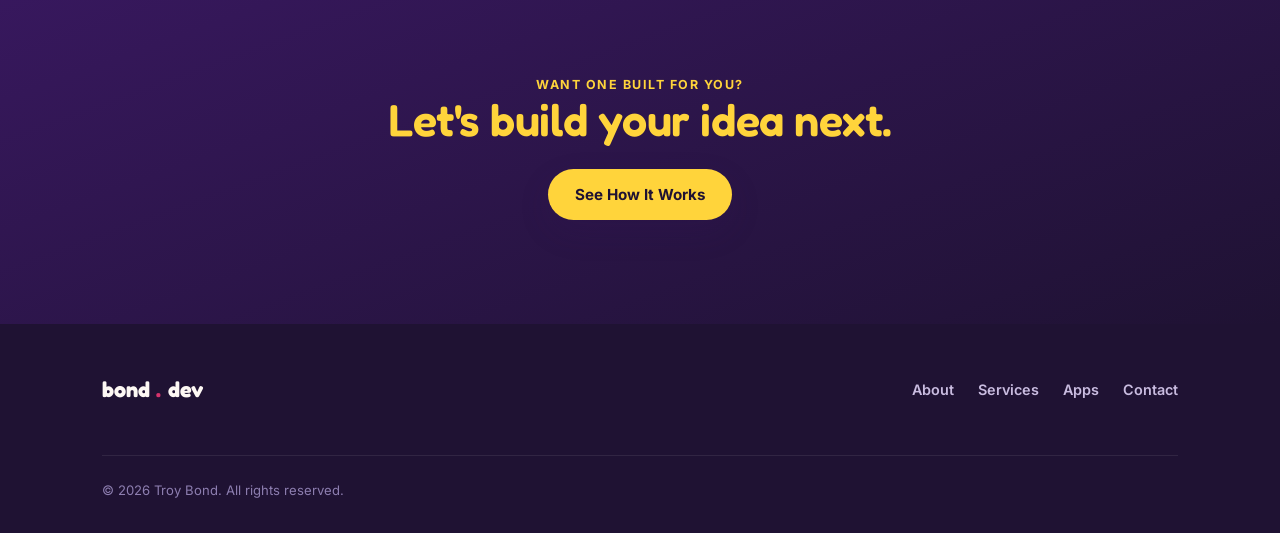
==== commit fed2a10e: "Add RaffleHQ Google Play link, bump Buckwood Connect to 1000+ users RaffleHQ is now live on Google P" ====
--- a/apps.html
+++ b/apps.html
@@ -37,7 +37,7 @@
       <a href="buckwood-connect.html" class="card app-card app-card--with-img">
         <div class="app-card-img-wrap"><img class="app-card-img" src="images/bc-banner.png" alt="Buckwood Connect"></div>
         <div class="app-card-body">
-          <span class="tag">500+ Active Users</span>
+          <span class="tag">1000+ Active Users</span>
           <h3>Buckwood Connect</h3>
           <p>A full-featured community app for a private campground — check-ins, live ordering, real-time alerts, and more.</p>
           <span style="font-weight:700; color: var(--magenta);">View App →</span>
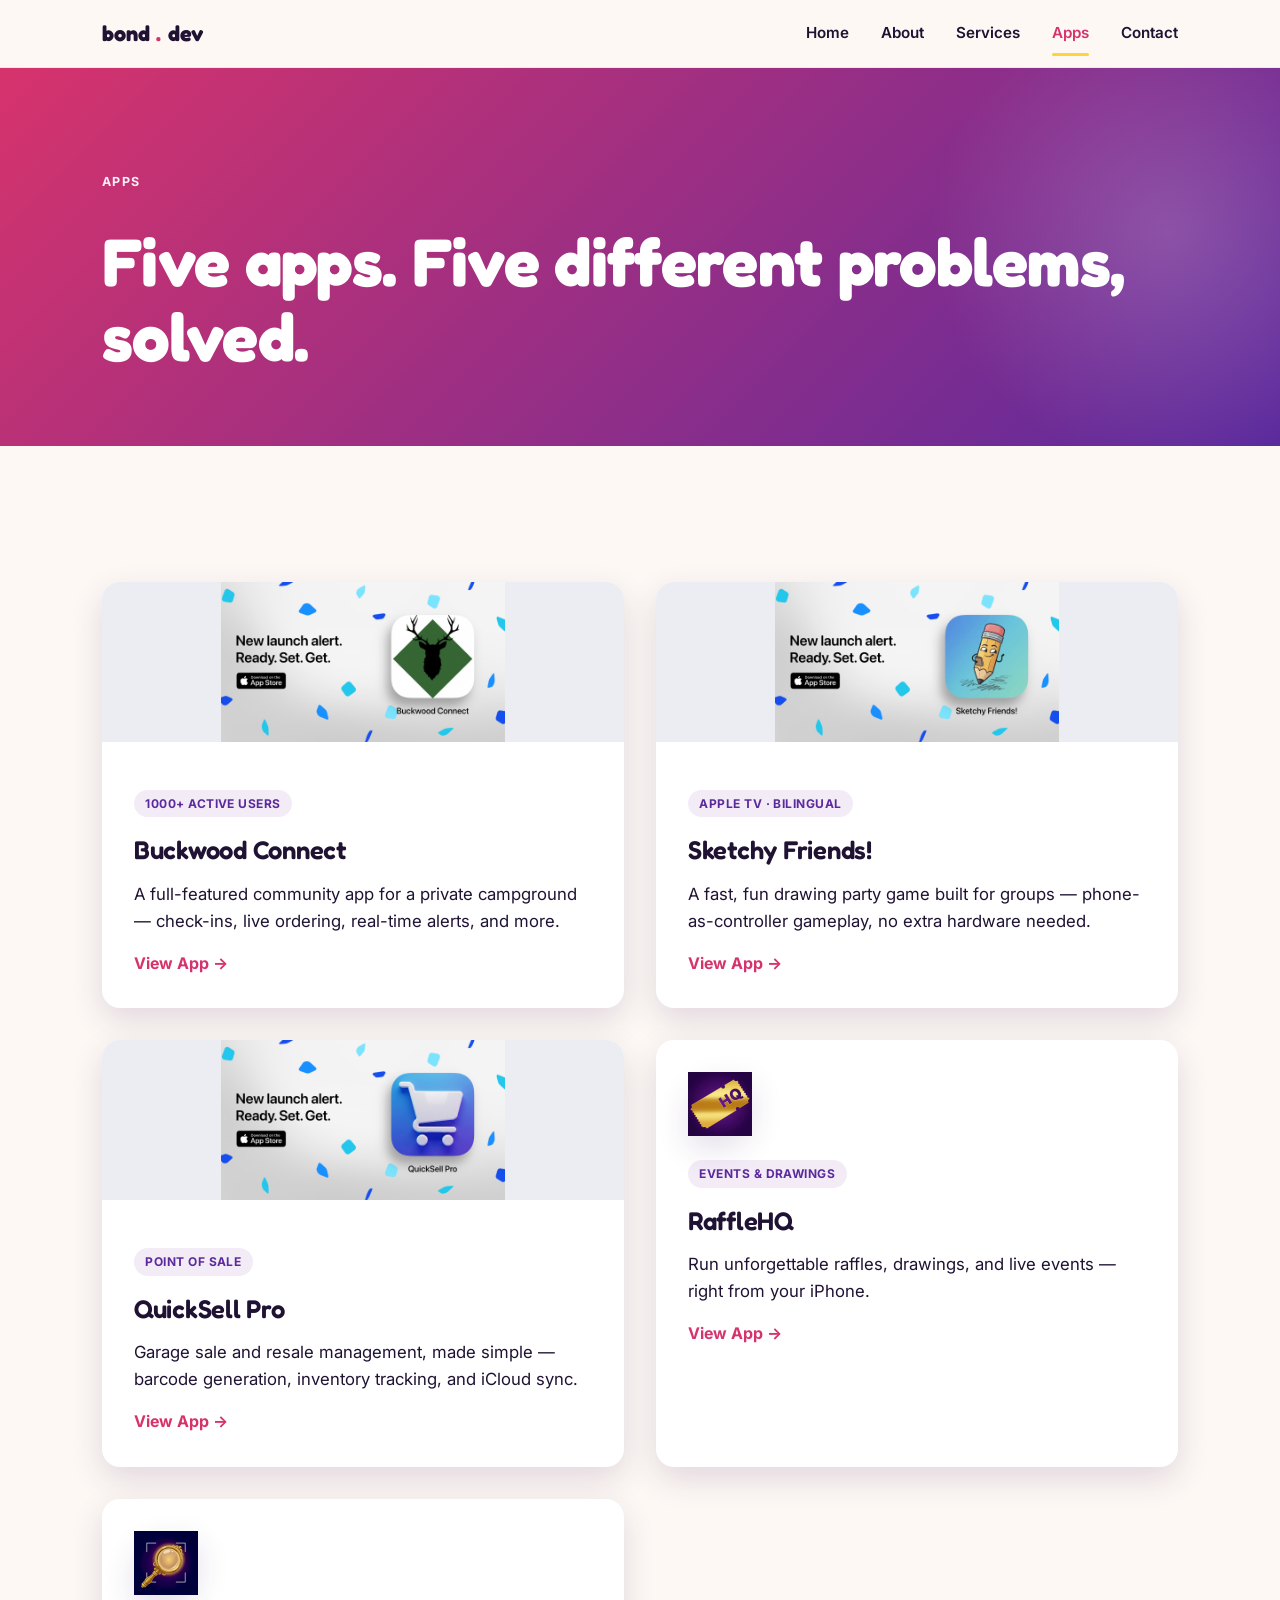
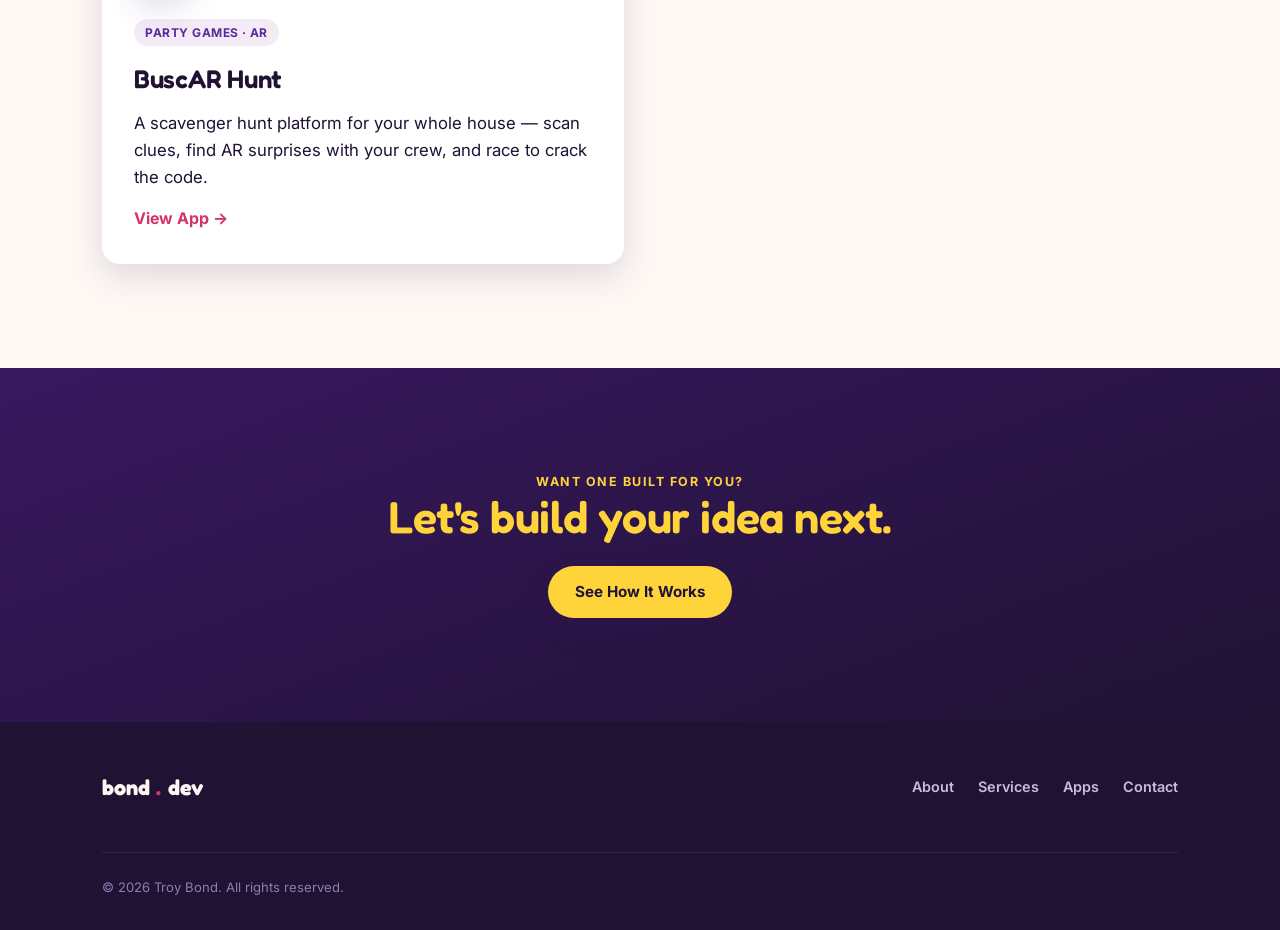
==== commit 6e8e1325: "Add BuscAR Hunt page, Quick Start and Full Guide New buscar-hunt.html app page, BuscAR Hunt cards on" ====
--- a/apps.html
+++ b/apps.html
@@ -26,7 +26,7 @@
 <header class="hero on-brand" style="padding-bottom: 3rem;">
   <div class="wrap">
     <p class="eyebrow">Apps</p>
-    <h1>Four apps. Four different problems, solved.</h1>
+    <h1>Five apps. Five different problems, solved.</h1>
   </div>
 </header>
 
@@ -72,6 +72,14 @@
         <span style="font-weight:700; color: var(--magenta);">View App →</span>
       </a>
 
+      <a href="buscar-hunt.html" class="card app-card">
+        <div class="stamp stamp--app"><img src="images/bh-icon.png" alt="BuscAR Hunt icon"></div>
+        <span class="tag">Party Games · AR</span>
+        <h3>BuscAR Hunt</h3>
+        <p>A scavenger hunt platform for your whole house — scan clues, find AR surprises with your crew, and race to crack the code.</p>
+        <span style="font-weight:700; color: var(--magenta);">View App →</span>
+      </a>
+
     </div>
   </div>
 </section>
